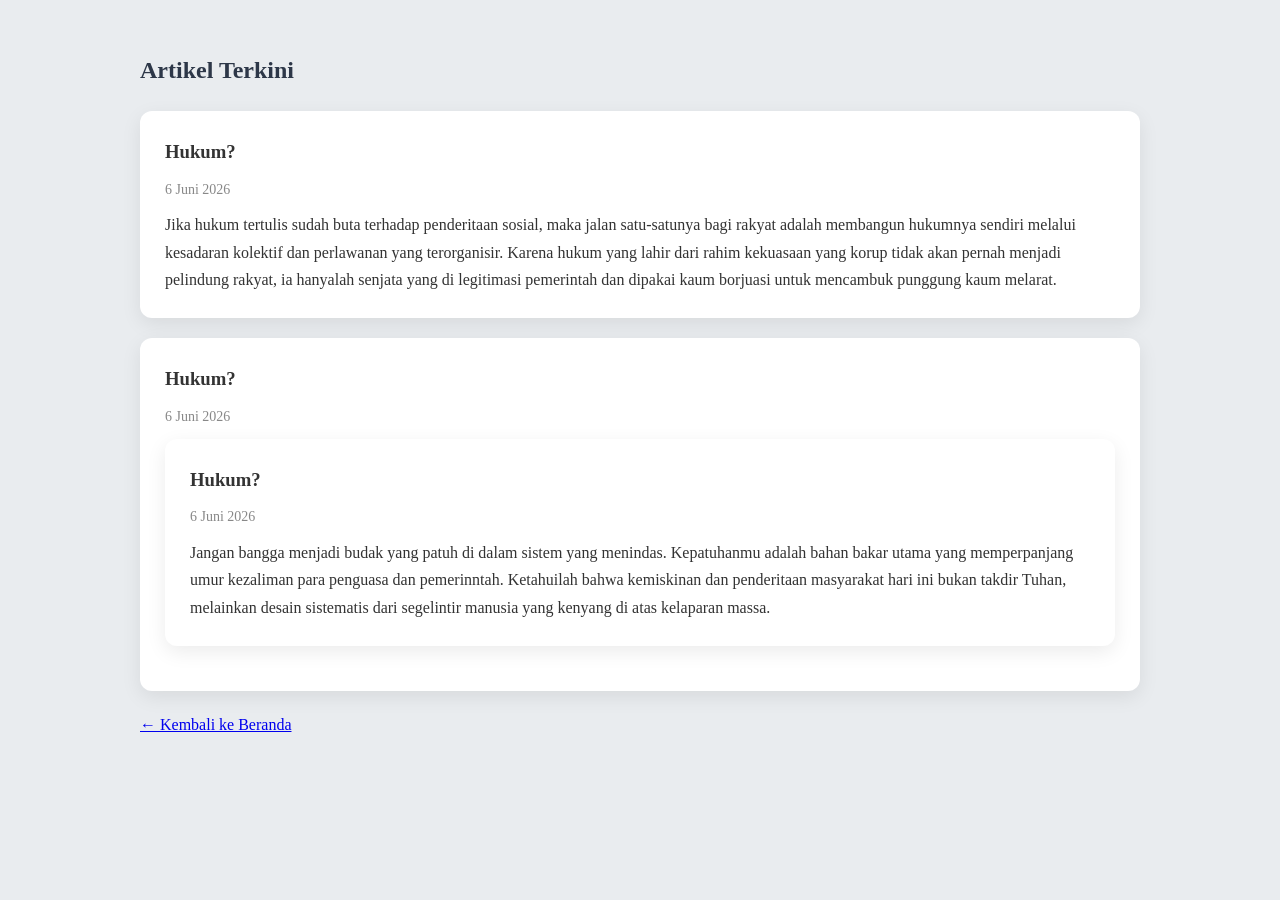
==== artikel.html @ dbbeca27 "Update artikel.html" ====
<!DOCTYPE html>
<html lang="id">
<head>
<meta charset="UTF-8">
<meta name="viewport" content="width=device-width, initial-scale=1.0">
  
<title>Artikel - Atzilla Official Journal</title>

<link rel="icon" href="logo.png">

<link rel="stylesheet" href="style.css">

</head>

<body>

<div class="container">

<h2 class="section-title">Artikel Terkini</h2>

<div class="card">

<h3>Hukum?</h3>
<p class="date">6 Juni 2026</p>

<p>
Jika hukum tertulis sudah buta terhadap penderitaan sosial, 
maka jalan satu-satunya bagi rakyat adalah membangun hukumnya sendiri melalui kesadaran kolektif dan perlawanan yang terorganisir.
Karena hukum yang lahir dari rahim kekuasaan yang korup tidak akan pernah menjadi pelindung rakyat, 
ia hanyalah senjata yang di legitimasi pemerintah dan dipakai kaum borjuasi untuk mencambuk punggung kaum melarat.
</p>

</div>

<div class="card">

<h3>Hukum?</h3>
<p class="date">6 Juni 2026</p>

<p>
<div class="card">

<h3>Hukum?</h3>
<p class="date">6 Juni 2026</p>

<p>
Jangan bangga menjadi budak yang patuh di dalam sistem yang menindas. 
Kepatuhanmu adalah bahan bakar utama yang memperpanjang umur kezaliman para penguasa dan pemerinntah.
Ketahuilah bahwa kemiskinan dan penderitaan masyarakat hari ini bukan takdir Tuhan, 
melainkan desain sistematis dari segelintir manusia yang kenyang di atas kelaparan massa.
</p>

</div>
</p>

</div>

<a href="index.html" class="back-btn">
← Kembali ke Beranda
</a>

</div>

</body>
</html>
---- style.css ----
*{
    margin:0;
    padding:0;
    box-sizing:border-box;
    font-family:"Times New Roman", Times, serif;

.kategori{
    display:flex;
    justify-content:center;
    gap:20px;
    flex-wrap:wrap;
    margin-top:20px;
}

.kategori-box{
    width:220px;
    background:white;
    padding:20px;
    border-radius:12px;
    text-decoration:none;
    color:#333;
    box-shadow:0 3px 10px rgba(0,0,0,0.08);
    transition:0.3s;
}

.kategori-box:hover{
    transform:translateY(-5px);
}

body{
    background:#e9ecef;
    color:#333;
    line-height:1.7;
}

header{
    background:white;
    padding:20px 10%;
    box-shadow:0 2px 10px rgba(0,0,0,0.05);
    position:sticky;
    top:0;
}

nav{
    display:flex;
    justify-content:space-between;
    align-items:center;
}

.logo{
    display:flex;
    align-items:center;
    gap:12px;
    font-size:24px;
    font-weight:bold;
    color:#2d3748;
}

.logo img{
    width:48px;
    height:48px;
    object-fit:contain;
    display:block;
}

.logo span{
    background:linear-gradient(
        90deg,
        #1e3a5f,
        #2d3748,
        #6b7280
    );

    -webkit-background-clip:text;
    -webkit-text-fill-color:transparent;
}

nav ul{
    display:flex;
    list-style:none;
    gap:25px;
}

nav a{
    text-decoration:none;
    color:#555;
    transition:0.3s;
}

nav a:hover{
    color:#4a5568;
}

.hero{
    text-align:center;
    padding:80px 20px;
}

.hero h1{
    font-size:42px;
    margin-bottom:15px;
    color:#2d3748;
}

.hero p{
    color:#666;
    max-width:700px;
    margin:auto;
}

.container{
    width:90%;
    max-width:1000px;
    margin:auto;
}

.section-title{
    margin:50px 0 20px;
    color:#2d3748;
}

.card{
    background:white;
    padding:25px;
    margin-bottom:20px;
    border-radius:12px;
    box-shadow:0 6px 20px rgba(0,0,0,0.08);
}

.card h3{
    margin-bottom:10px;
}

.date{
    color:#888;
    font-size:14px;
    margin-bottom:10px;
}

.quote{
    text-align:center;
    font-style:italic;
    font-size:20px;
    padding:30px;
}

.contact{
    background:white;
    padding:40px;
    border-radius:12px;
    margin:50px 0;
    text-align:center;
}

.contact a{
    color:#2563eb;
    text-decoration:none;
}

footer{
    text-align:center;
    padding:30px;
    color:#777;
}

@media(max-width:768px){

nav{
    flex-direction:column;
    gap:15px;
}

nav ul{
    flex-wrap:wrap;
    justify-content:center;
}

.hero h1{
    font-size:32px;
}

.back-btn{
    display:inline-block;
    margin-top:20px;
    padding:10px 18px;
    background:#1e3a8a;
    color:white;
    text-decoration:none;
    border-radius:8px;
    transition:0.3s;
}

.back-btn:hover{
    transform:translateY(-2px);
}
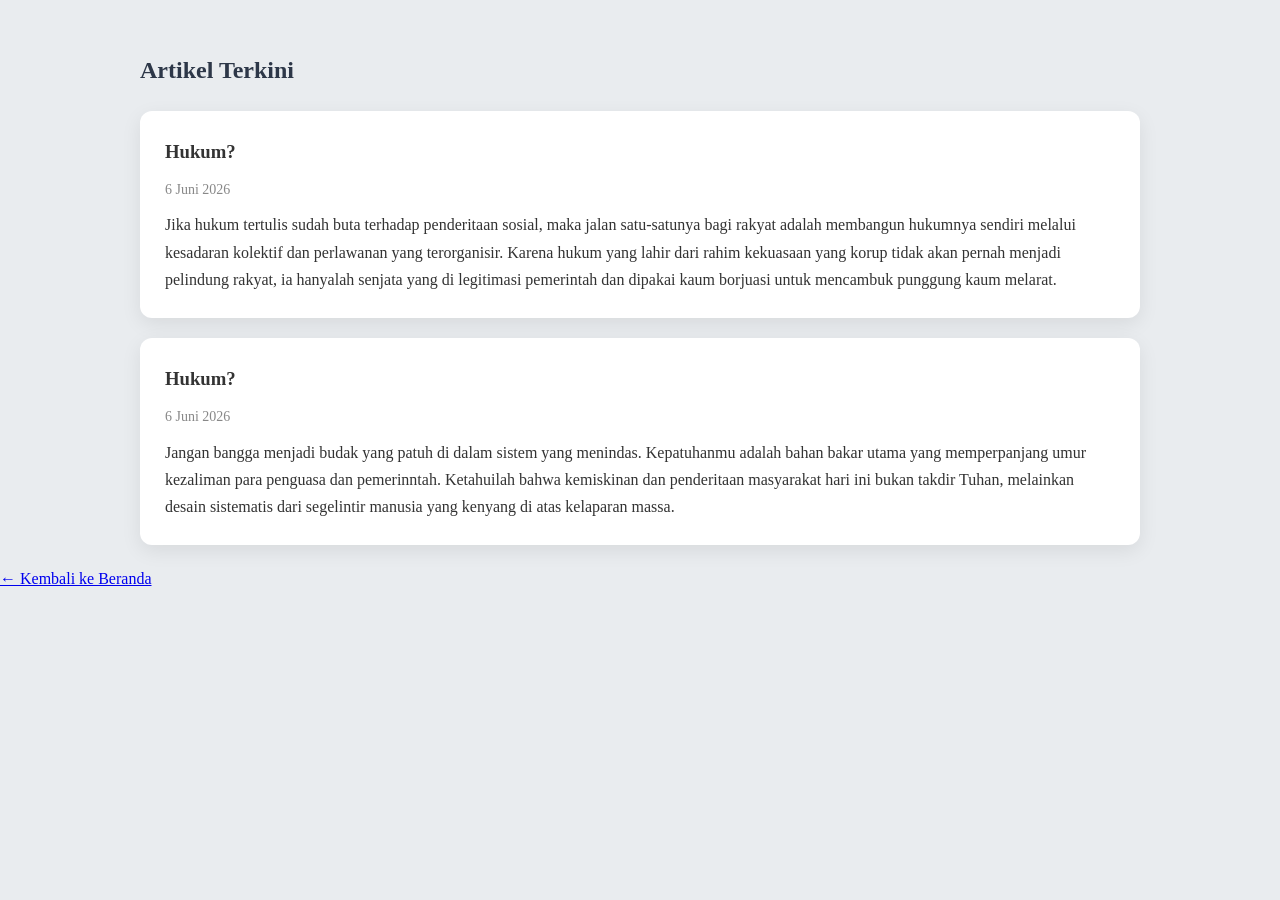
==== commit a3f0675d: "Update artikel.html" ====
--- a/artikel.html
+++ b/artikel.html
@@ -38,12 +38,6 @@
 <p class="date">6 Juni 2026</p>
 
 <p>
-<div class="card">
-
-<h3>Hukum?</h3>
-<p class="date">6 Juni 2026</p>
-
-<p>
 Jangan bangga menjadi budak yang patuh di dalam sistem yang menindas. 
 Kepatuhanmu adalah bahan bakar utama yang memperpanjang umur kezaliman para penguasa dan pemerinntah.
 Ketahuilah bahwa kemiskinan dan penderitaan masyarakat hari ini bukan takdir Tuhan, 
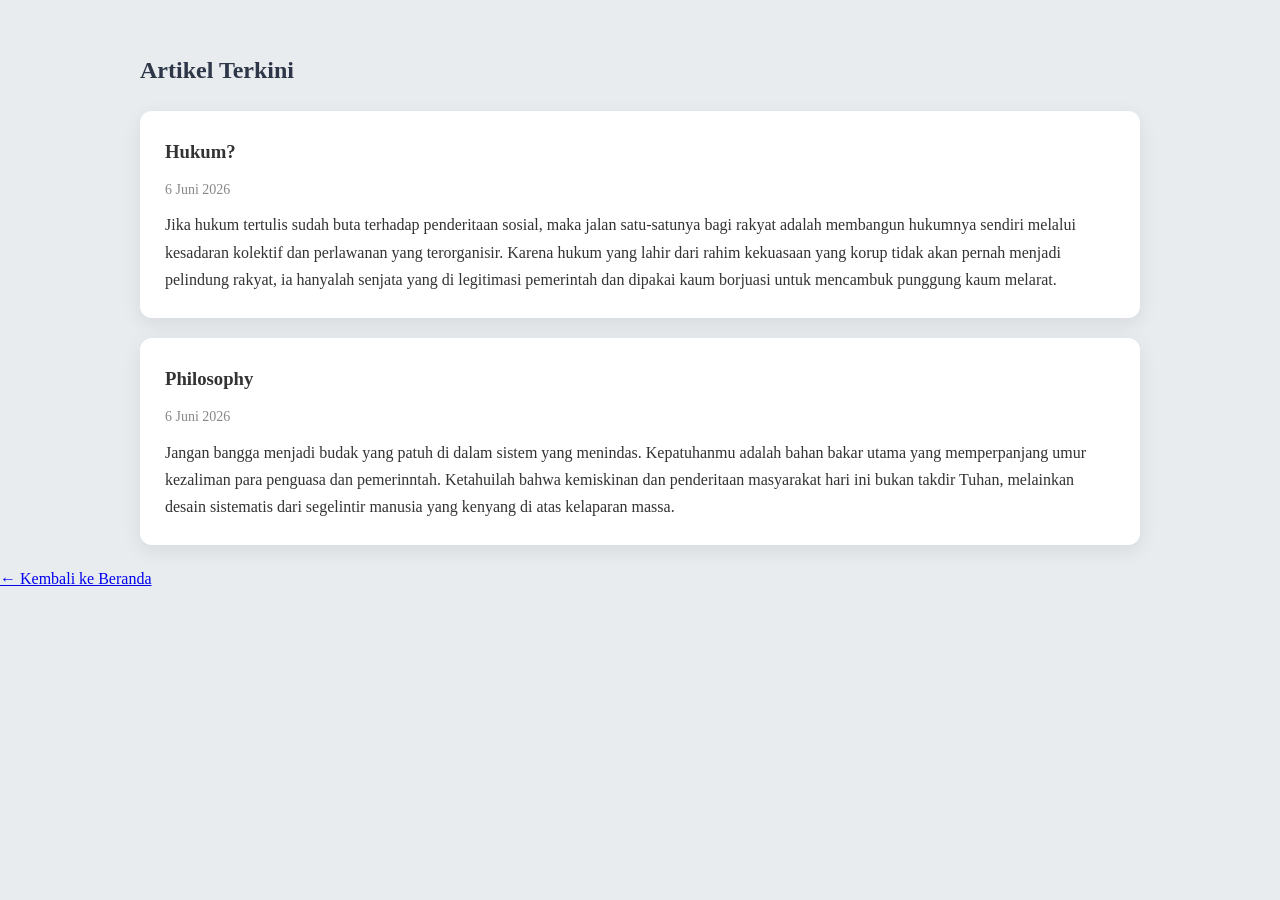
==== commit da4c727b: "Update artikel.html" ====
--- a/artikel.html
+++ b/artikel.html
@@ -34,7 +34,7 @@
 
 <div class="card">
 
-<h3>Hukum?</h3>
+<h3>Philosophy</h3>
 <p class="date">6 Juni 2026</p>
 
 <p>
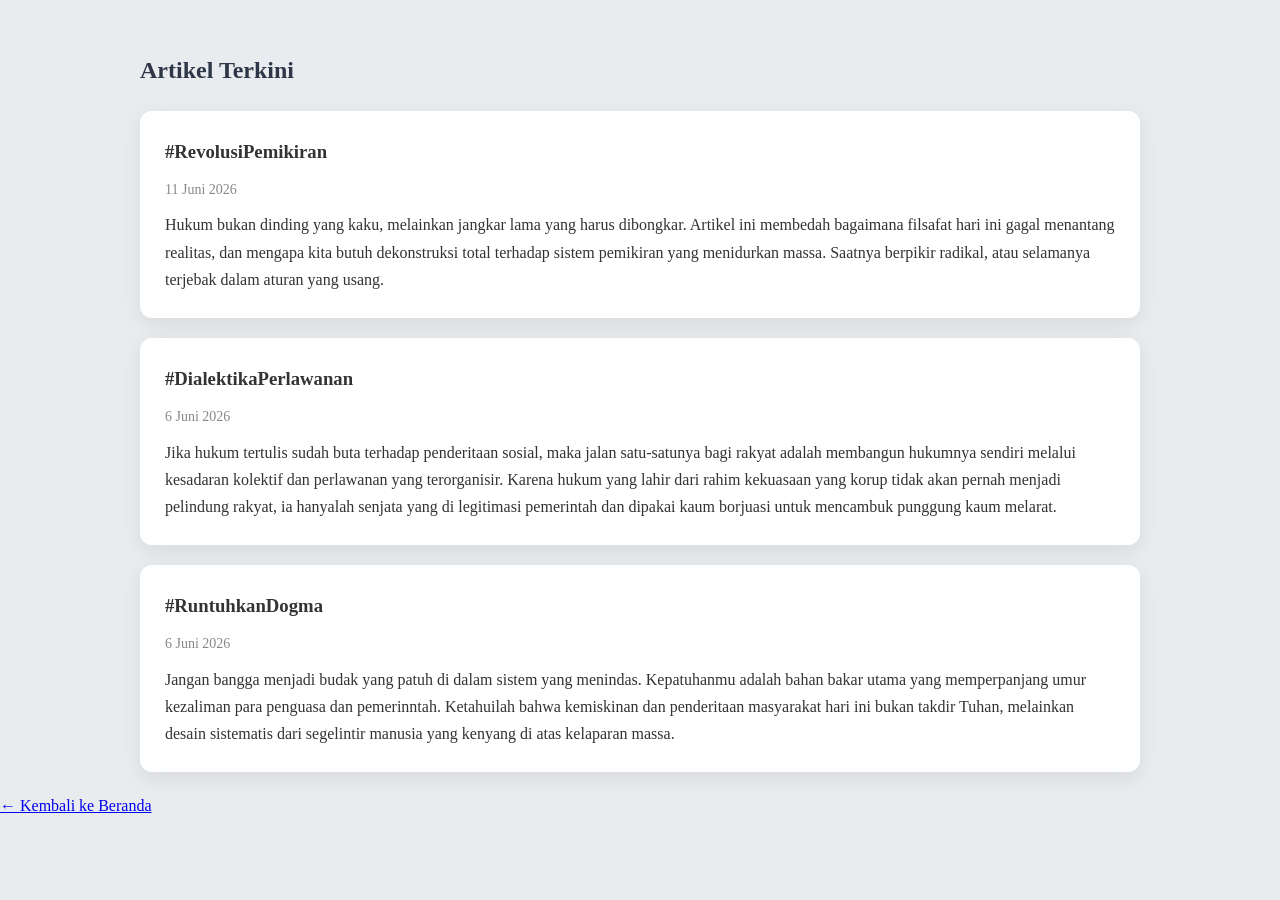
==== commit deb7ceb7: "Add new articles on legal philosophy and resistance Added new articles discussing legal philosophy a" ====
--- a/artikel.html
+++ b/artikel.html
@@ -20,7 +20,20 @@
 
 <div class="card">
 
-<h3>Hukum?</h3>
+<h3>#RevolusiPemikiran</h3>
+<p class="date">11 Juni 2026</p>
+
+<p>
+Hukum bukan dinding yang kaku, melainkan jangkar lama yang harus dibongkar. 
+Artikel ini membedah bagaimana filsafat hari ini gagal menantang realitas, dan mengapa kita butuh dekonstruksi total terhadap sistem pemikiran yang menidurkan massa. 
+Saatnya berpikir radikal, atau selamanya terjebak dalam aturan yang usang.
+</p>
+
+</div>
+  
+<div class="card">
+
+<h3>#DialektikaPerlawanan</h3>
 <p class="date">6 Juni 2026</p>
 
 <p>
@@ -34,7 +47,7 @@
 
 <div class="card">
 
-<h3>Philosophy</h3>
+<h3>#RuntuhkanDogma</h3>
 <p class="date">6 Juni 2026</p>
 
 <p>
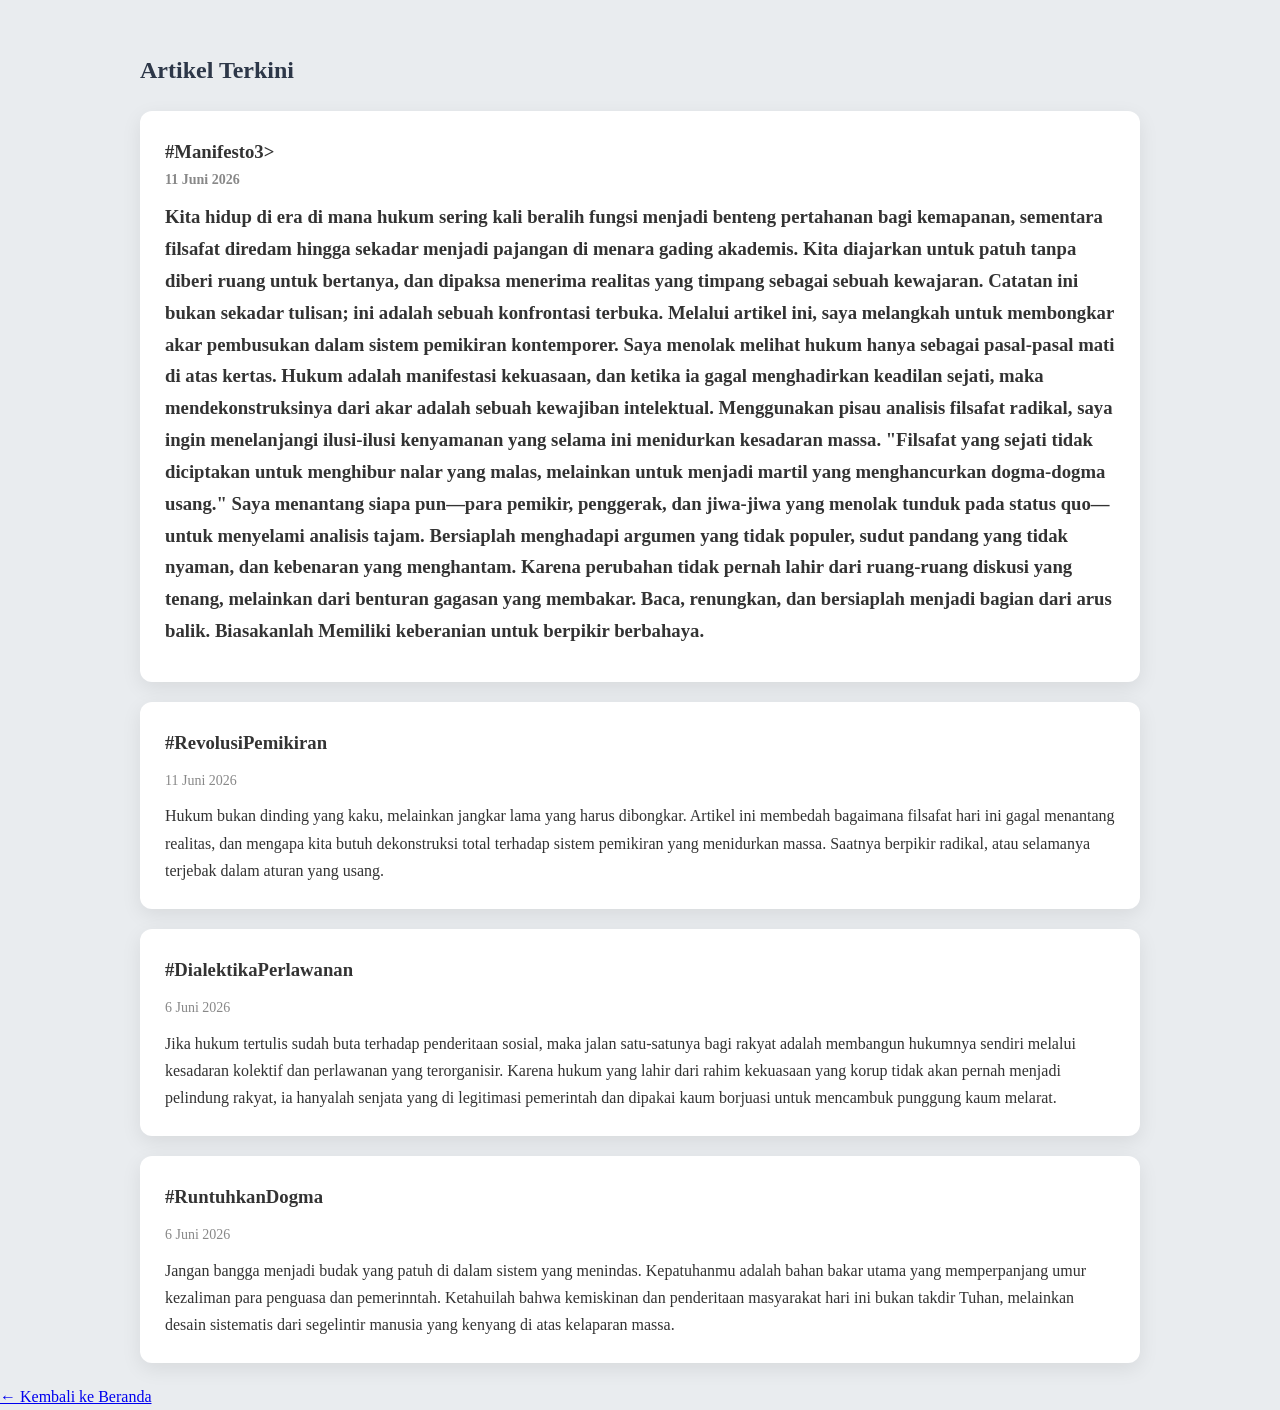
==== commit 9d448a4a: "Add article 'Manifesto3' to artikel.html Added a new article titled 'Manifesto3' discussing the role" ====
--- a/artikel.html
+++ b/artikel.html
@@ -18,6 +18,34 @@
 
 <h2 class="section-title">Artikel Terkini</h2>
 
+<div class="card">
+
+<h3>#Manifesto3>
+<p class="date">11 Juni 2026</p>
+
+<p>
+Kita hidup di era di mana hukum sering kali beralih fungsi menjadi benteng pertahanan bagi kemapanan, sementara filsafat diredam hingga sekadar menjadi pajangan di menara gading akademis. 
+Kita diajarkan untuk patuh tanpa diberi ruang untuk bertanya, dan dipaksa menerima realitas yang timpang sebagai sebuah kewajaran.
+  
+Catatan ini bukan sekadar tulisan; ini adalah sebuah konfrontasi terbuka.
+
+Melalui artikel ini, saya melangkah untuk membongkar akar pembusukan dalam sistem pemikiran kontemporer. 
+Saya menolak melihat hukum hanya sebagai pasal-pasal mati di atas kertas. 
+Hukum adalah manifestasi kekuasaan, dan ketika ia gagal menghadirkan keadilan sejati, maka mendekonstruksinya dari akar adalah sebuah kewajiban intelektual. 
+Menggunakan pisau analisis filsafat radikal, saya ingin menelanjangi ilusi-ilusi kenyamanan yang selama ini menidurkan kesadaran massa.
+
+"Filsafat yang sejati tidak diciptakan untuk menghibur nalar yang malas, melainkan untuk menjadi martil yang menghancurkan dogma-dogma usang."
+
+Saya menantang siapa pun—para pemikir, penggerak, dan jiwa-jiwa yang menolak tunduk pada status quo—untuk menyelami analisis tajam. 
+Bersiaplah menghadapi argumen yang tidak populer, sudut pandang yang tidak nyaman, dan kebenaran yang menghantam. 
+Karena perubahan tidak pernah lahir dari ruang-ruang diskusi yang tenang, melainkan dari benturan gagasan yang membakar.
+
+Baca, renungkan, dan bersiaplah menjadi bagian dari arus balik. Biasakanlah Memiliki keberanian untuk berpikir berbahaya.
+</p>
+
+</div>
+
+</p>
 <div class="card">
 
 <h3>#RevolusiPemikiran</h3>
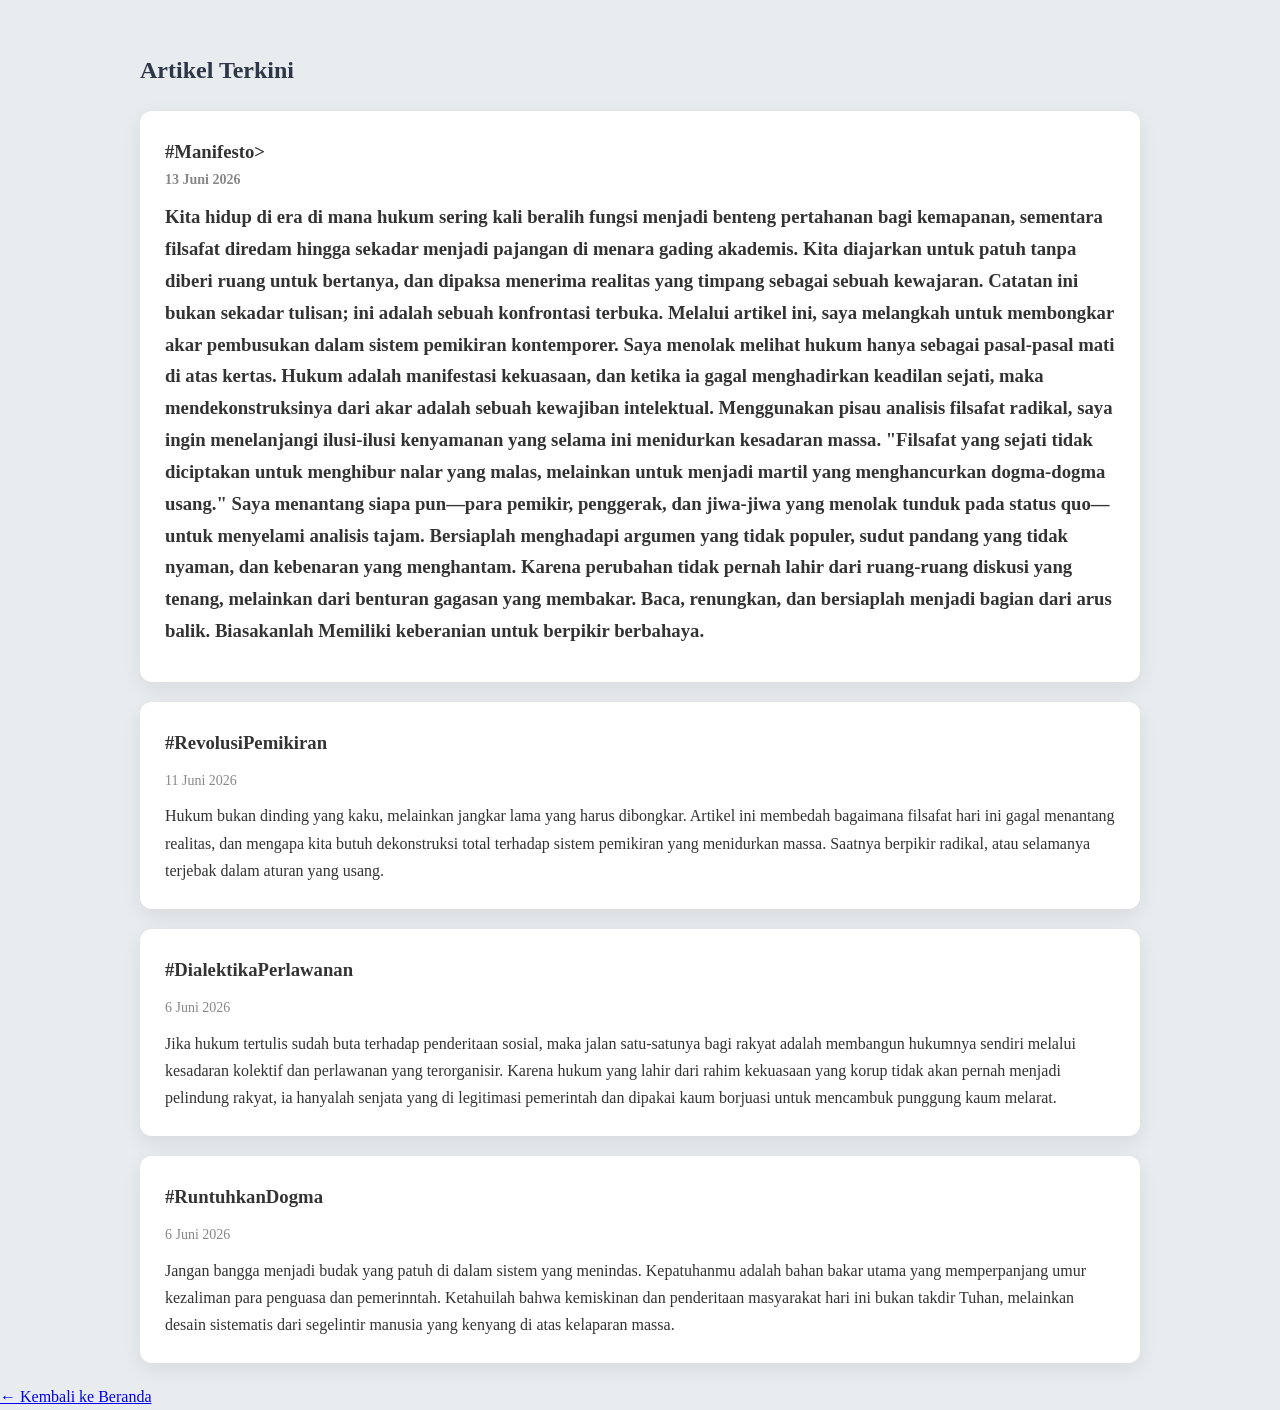
==== commit 32eb650b: "Update artikel.html" ====
--- a/artikel.html
+++ b/artikel.html
@@ -20,8 +20,8 @@
 
 <div class="card">
 
-<h3>#Manifesto3>
-<p class="date">11 Juni 2026</p>
+<h3>#Manifesto>
+<p class="date">13 Juni 2026</p>
 
 <p>
 Kita hidup di era di mana hukum sering kali beralih fungsi menjadi benteng pertahanan bagi kemapanan, sementara filsafat diredam hingga sekadar menjadi pajangan di menara gading akademis. 
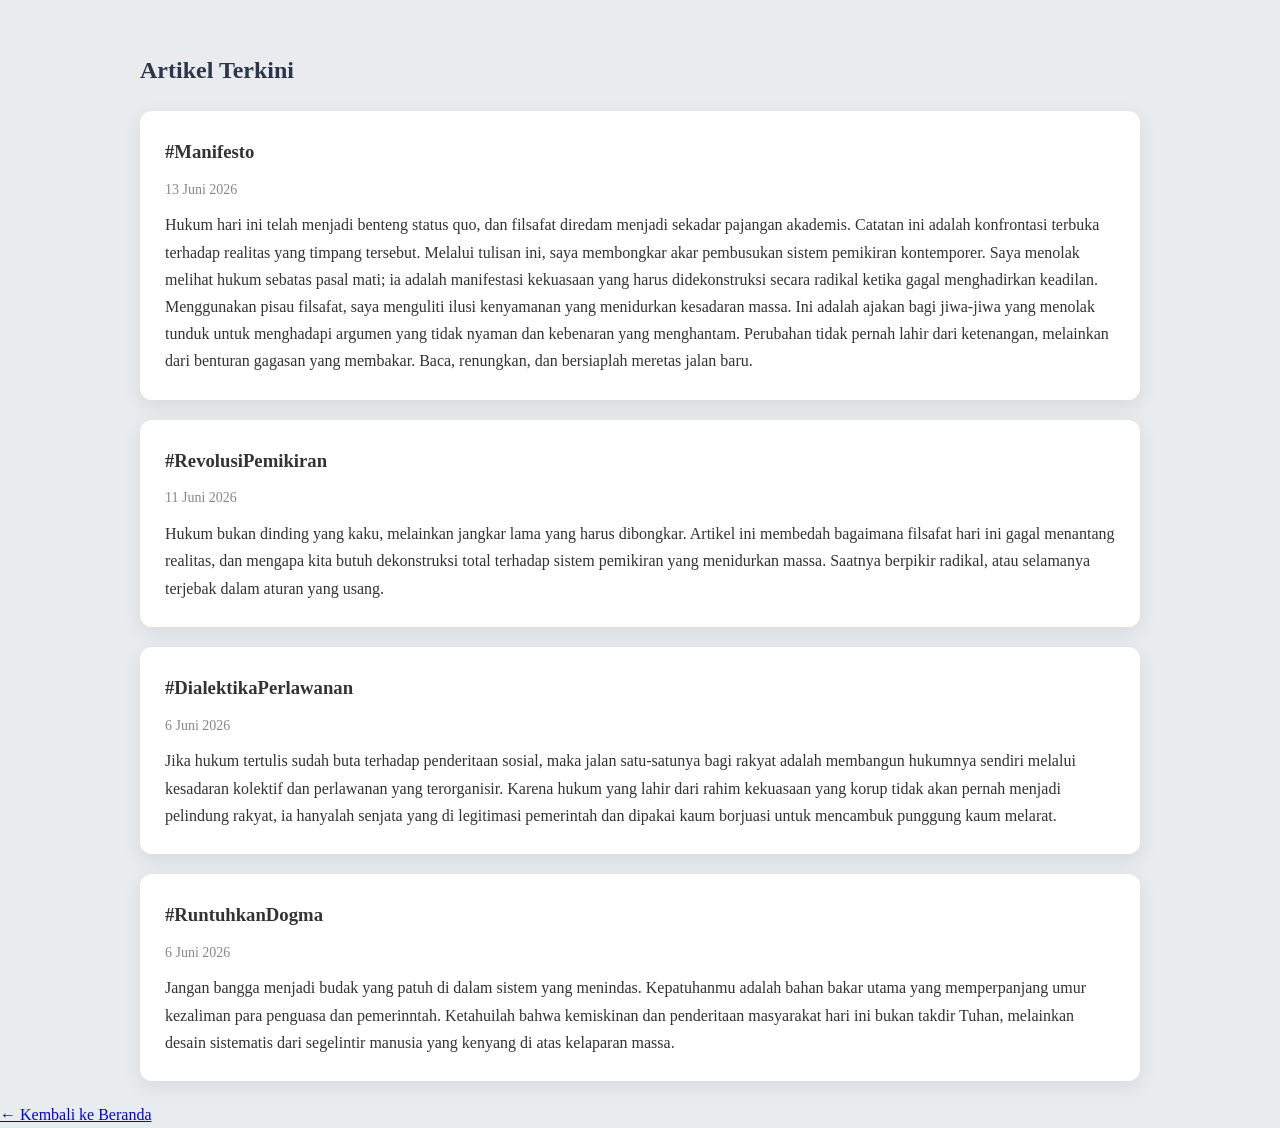
==== commit 97ea0ded: "Update artikel.html" ====
--- a/artikel.html
+++ b/artikel.html
@@ -20,27 +20,21 @@
 
 <div class="card">
 
-<h3>#Manifesto>
+<h3>#Manifesto</h3>
 <p class="date">13 Juni 2026</p>
 
 <p>
-Kita hidup di era di mana hukum sering kali beralih fungsi menjadi benteng pertahanan bagi kemapanan, sementara filsafat diredam hingga sekadar menjadi pajangan di menara gading akademis. 
-Kita diajarkan untuk patuh tanpa diberi ruang untuk bertanya, dan dipaksa menerima realitas yang timpang sebagai sebuah kewajaran.
-  
-Catatan ini bukan sekadar tulisan; ini adalah sebuah konfrontasi terbuka.
+Hukum hari ini telah menjadi benteng status quo, dan filsafat diredam menjadi sekadar pajangan akademis. 
+Catatan ini adalah konfrontasi terbuka terhadap realitas yang timpang tersebut.
 
-Melalui artikel ini, saya melangkah untuk membongkar akar pembusukan dalam sistem pemikiran kontemporer. 
-Saya menolak melihat hukum hanya sebagai pasal-pasal mati di atas kertas. 
-Hukum adalah manifestasi kekuasaan, dan ketika ia gagal menghadirkan keadilan sejati, maka mendekonstruksinya dari akar adalah sebuah kewajiban intelektual. 
-Menggunakan pisau analisis filsafat radikal, saya ingin menelanjangi ilusi-ilusi kenyamanan yang selama ini menidurkan kesadaran massa.
+Melalui tulisan ini, saya membongkar akar pembusukan sistem pemikiran kontemporer. 
+Saya menolak melihat hukum sebatas pasal mati; ia adalah manifestasi kekuasaan yang harus didekonstruksi secara radikal ketika gagal menghadirkan keadilan.
+Menggunakan pisau filsafat, saya menguliti ilusi kenyamanan yang menidurkan kesadaran massa.
 
-"Filsafat yang sejati tidak diciptakan untuk menghibur nalar yang malas, melainkan untuk menjadi martil yang menghancurkan dogma-dogma usang."
+Ini adalah ajakan bagi jiwa-jiwa yang menolak tunduk untuk menghadapi argumen yang tidak nyaman dan kebenaran yang menghantam. 
+Perubahan tidak pernah lahir dari ketenangan, melainkan dari benturan gagasan yang membakar.
 
-Saya menantang siapa pun—para pemikir, penggerak, dan jiwa-jiwa yang menolak tunduk pada status quo—untuk menyelami analisis tajam. 
-Bersiaplah menghadapi argumen yang tidak populer, sudut pandang yang tidak nyaman, dan kebenaran yang menghantam. 
-Karena perubahan tidak pernah lahir dari ruang-ruang diskusi yang tenang, melainkan dari benturan gagasan yang membakar.
-
-Baca, renungkan, dan bersiaplah menjadi bagian dari arus balik. Biasakanlah Memiliki keberanian untuk berpikir berbahaya.
+Baca, renungkan, dan bersiaplah meretas jalan baru.
 </p>
 
 </div>
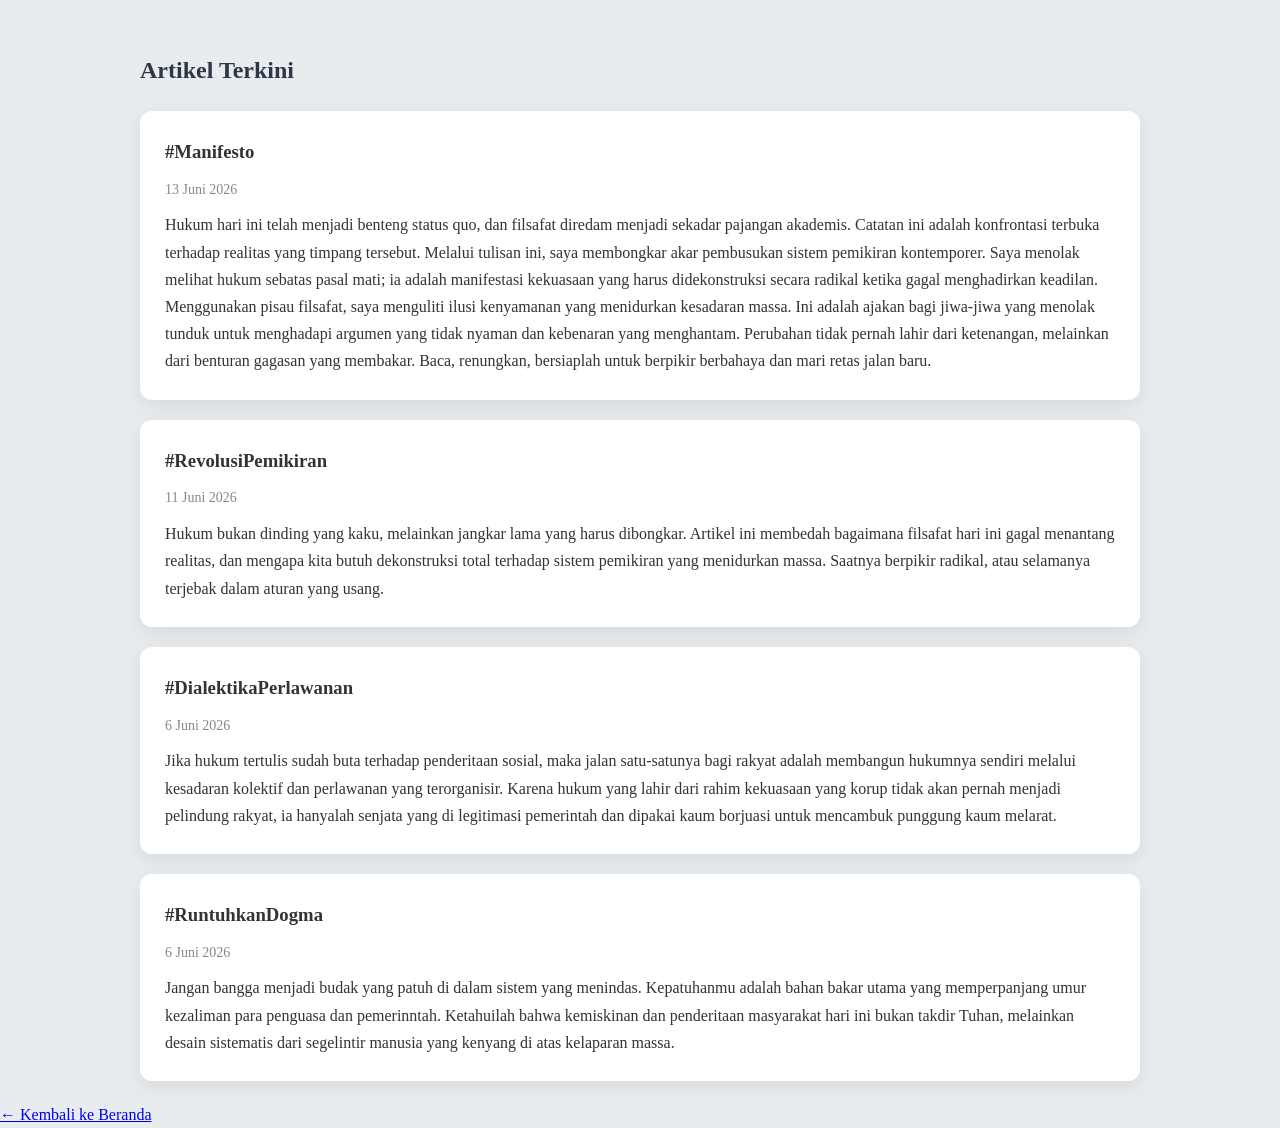
==== commit 44e2acdd: "Revise call to action in artikel.html" ====
--- a/artikel.html
+++ b/artikel.html
@@ -34,7 +34,7 @@
 Ini adalah ajakan bagi jiwa-jiwa yang menolak tunduk untuk menghadapi argumen yang tidak nyaman dan kebenaran yang menghantam. 
 Perubahan tidak pernah lahir dari ketenangan, melainkan dari benturan gagasan yang membakar.
 
-Baca, renungkan, dan bersiaplah meretas jalan baru.
+Baca, renungkan, bersiaplah untuk berpikir berbahaya dan mari retas jalan baru.
 </p>
 
 </div>
